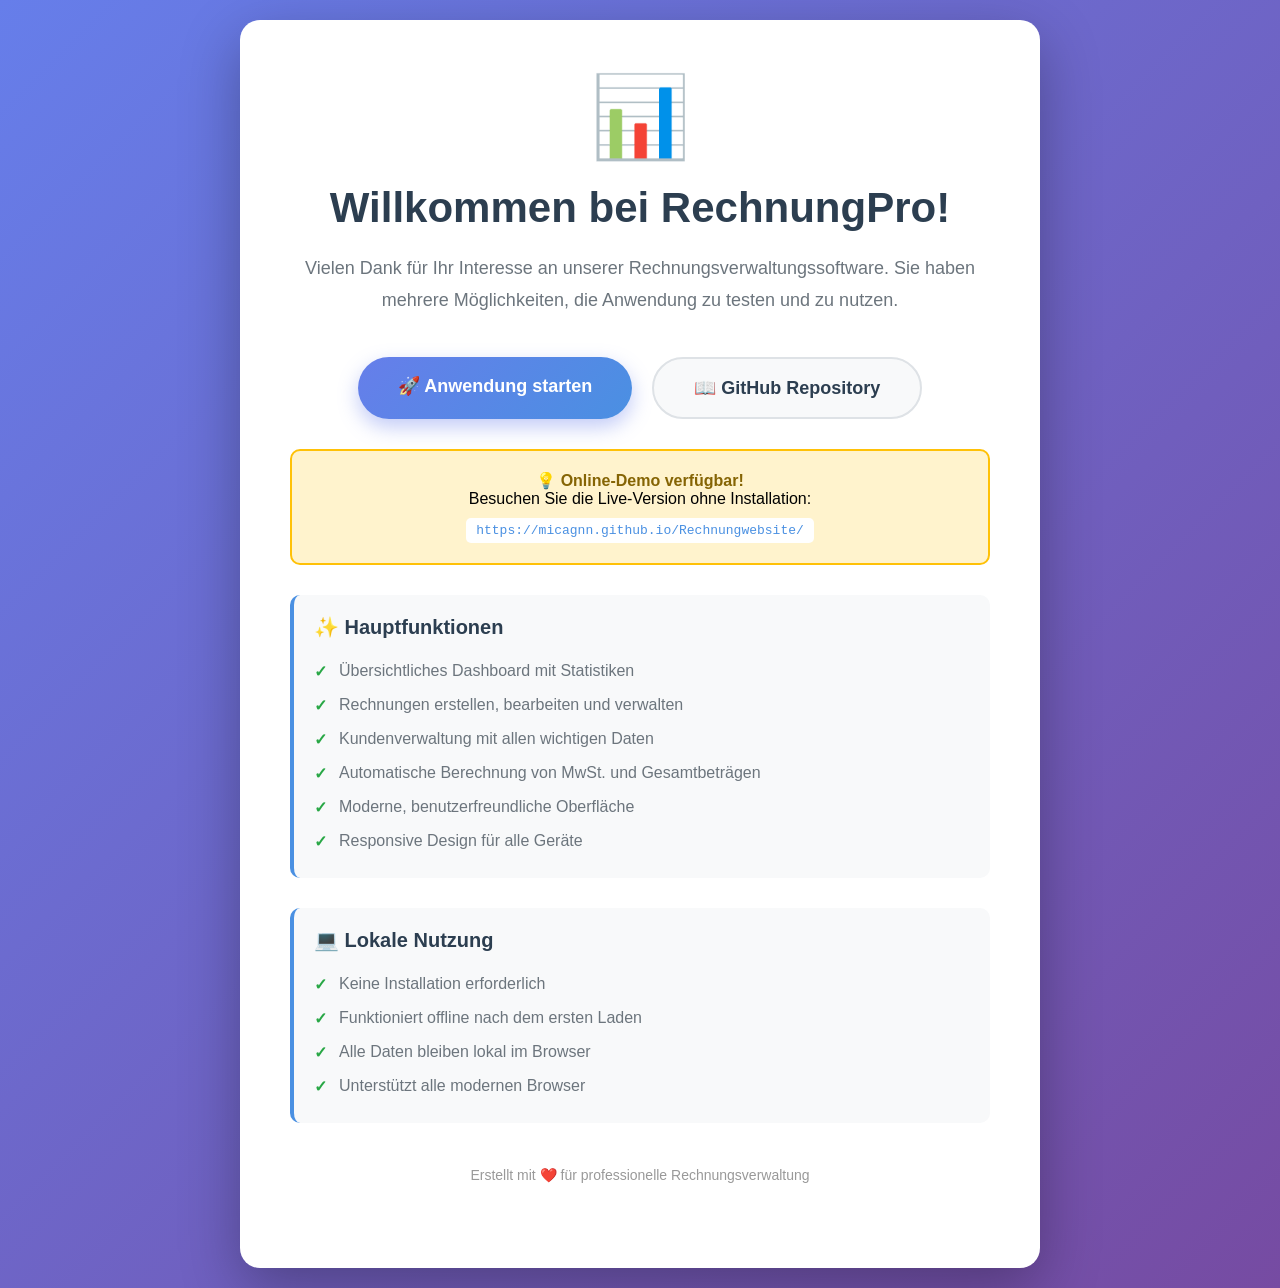
==== start.html @ 00577aa5 "Add welcome page with easy access to demo Co-authored-by: micagnn <256733079+micagnn@users.noreply.g" ====
<!DOCTYPE html>
<html lang="de">
<head>
    <meta charset="UTF-8">
    <meta name="viewport" content="width=device-width, initial-scale=1.0">
    <title>RechnungPro - Anleitung</title>
    <style>
        * {
            margin: 0;
            padding: 0;
            box-sizing: border-box;
        }
        
        body {
            font-family: 'Segoe UI', Tahoma, Geneva, Verdana, sans-serif;
            background: linear-gradient(135deg, #667eea 0%, #764ba2 100%);
            min-height: 100vh;
            display: flex;
            align-items: center;
            justify-content: center;
            padding: 20px;
        }
        
        .container {
            background: white;
            border-radius: 20px;
            box-shadow: 0 20px 60px rgba(0, 0, 0, 0.3);
            max-width: 800px;
            padding: 50px;
            text-align: center;
        }
        
        h1 {
            color: #2C3E50;
            font-size: 42px;
            margin-bottom: 20px;
        }
        
        .icon {
            font-size: 80px;
            margin-bottom: 20px;
        }
        
        p {
            color: #6C757D;
            font-size: 18px;
            line-height: 1.8;
            margin-bottom: 30px;
        }
        
        .button-group {
            display: flex;
            gap: 20px;
            justify-content: center;
            flex-wrap: wrap;
            margin-top: 40px;
        }
        
        .btn {
            padding: 18px 40px;
            border-radius: 50px;
            text-decoration: none;
            font-size: 18px;
            font-weight: 600;
            transition: all 0.3s ease;
            display: inline-block;
        }
        
        .btn-primary {
            background: linear-gradient(135deg, #667eea 0%, #4A90E2 100%);
            color: white;
            box-shadow: 0 8px 20px rgba(102, 126, 234, 0.4);
        }
        
        .btn-primary:hover {
            transform: translateY(-3px);
            box-shadow: 0 12px 30px rgba(102, 126, 234, 0.6);
        }
        
        .btn-secondary {
            background: #F8F9FA;
            color: #2C3E50;
            border: 2px solid #DEE2E6;
        }
        
        .btn-secondary:hover {
            background: #E9ECEF;
            transform: translateY(-2px);
        }
        
        .info-box {
            background: #F8F9FA;
            border-left: 4px solid #4A90E2;
            padding: 20px;
            border-radius: 10px;
            text-align: left;
            margin-top: 30px;
        }
        
        .info-box h3 {
            color: #2C3E50;
            margin-bottom: 15px;
            font-size: 20px;
        }
        
        .info-box ul {
            list-style: none;
            padding-left: 0;
        }
        
        .info-box li {
            color: #6C757D;
            padding: 8px 0;
            padding-left: 25px;
            position: relative;
        }
        
        .info-box li:before {
            content: "✓";
            position: absolute;
            left: 0;
            color: #28A745;
            font-weight: bold;
        }
        
        .demo-link {
            background: #FFF3CD;
            border: 2px solid #FFC107;
            padding: 20px;
            border-radius: 10px;
            margin-top: 30px;
        }
        
        .demo-link strong {
            color: #856404;
            font-size: 16px;
        }
        
        .demo-link code {
            background: white;
            padding: 5px 10px;
            border-radius: 5px;
            color: #4A90E2;
            font-family: monospace;
            display: inline-block;
            margin-top: 10px;
        }
    </style>
</head>
<body>
    <div class="container">
        <div class="icon">📊</div>
        <h1>Willkommen bei RechnungPro!</h1>
        <p>
            Vielen Dank für Ihr Interesse an unserer Rechnungsverwaltungssoftware. 
            Sie haben mehrere Möglichkeiten, die Anwendung zu testen und zu nutzen.
        </p>
        
        <div class="button-group">
            <a href="index.html" class="btn btn-primary">🚀 Anwendung starten</a>
            <a href="https://github.com/micagnn/Rechnungwebsite" target="_blank" class="btn btn-secondary">📖 GitHub Repository</a>
        </div>
        
        <div class="demo-link">
            <strong>💡 Online-Demo verfügbar!</strong><br>
            Besuchen Sie die Live-Version ohne Installation:<br>
            <code>https://micagnn.github.io/Rechnungwebsite/</code>
        </div>
        
        <div class="info-box">
            <h3>✨ Hauptfunktionen</h3>
            <ul>
                <li>Übersichtliches Dashboard mit Statistiken</li>
                <li>Rechnungen erstellen, bearbeiten und verwalten</li>
                <li>Kundenverwaltung mit allen wichtigen Daten</li>
                <li>Automatische Berechnung von MwSt. und Gesamtbeträgen</li>
                <li>Moderne, benutzerfreundliche Oberfläche</li>
                <li>Responsive Design für alle Geräte</li>
            </ul>
        </div>
        
        <div class="info-box">
            <h3>💻 Lokale Nutzung</h3>
            <ul>
                <li>Keine Installation erforderlich</li>
                <li>Funktioniert offline nach dem ersten Laden</li>
                <li>Alle Daten bleiben lokal im Browser</li>
                <li>Unterstützt alle modernen Browser</li>
            </ul>
        </div>
        
        <p style="margin-top: 40px; font-size: 14px; color: #999;">
            Erstellt mit ❤️ für professionelle Rechnungsverwaltung
        </p>
    </div>
</body>
</html>
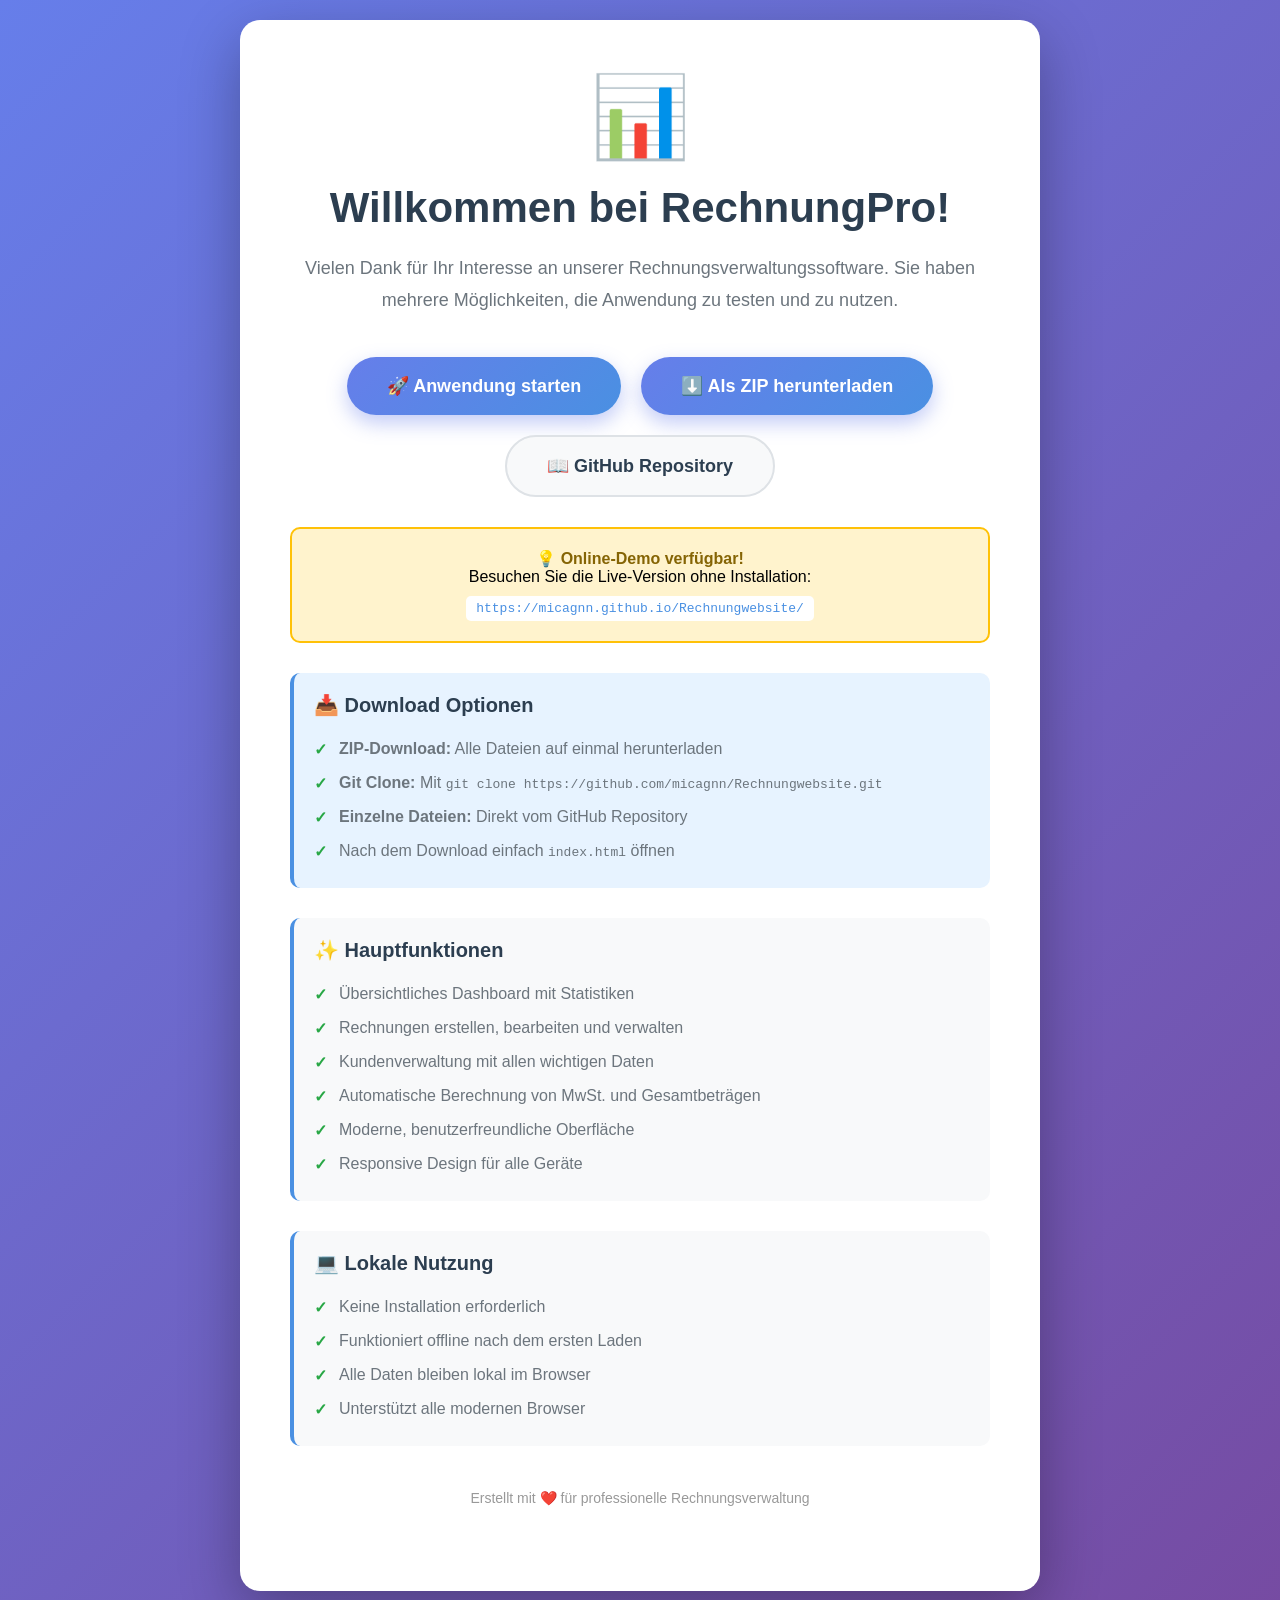
==== commit 314bdc62: "Add prominent download links and instructions Co-authored-by: micagnn <256733079+micagnn@users.norep" ====
--- a/start.html
+++ b/start.html
@@ -158,6 +158,7 @@
         
         <div class="button-group">
             <a href="index.html" class="btn btn-primary">🚀 Anwendung starten</a>
+            <a href="https://github.com/micagnn/Rechnungwebsite/archive/refs/heads/main.zip" class="btn btn-primary" download>⬇️ Als ZIP herunterladen</a>
             <a href="https://github.com/micagnn/Rechnungwebsite" target="_blank" class="btn btn-secondary">📖 GitHub Repository</a>
         </div>
         
@@ -165,6 +166,16 @@
             <strong>💡 Online-Demo verfügbar!</strong><br>
             Besuchen Sie die Live-Version ohne Installation:<br>
             <code>https://micagnn.github.io/Rechnungwebsite/</code>
+        </div>
+        
+        <div class="info-box" style="background: #E7F3FF; border-left-color: #4A90E2;">
+            <h3>📥 Download Optionen</h3>
+            <ul>
+                <li><strong>ZIP-Download:</strong> Alle Dateien auf einmal herunterladen</li>
+                <li><strong>Git Clone:</strong> Mit <code>git clone https://github.com/micagnn/Rechnungwebsite.git</code></li>
+                <li><strong>Einzelne Dateien:</strong> Direkt vom GitHub Repository</li>
+                <li>Nach dem Download einfach <code>index.html</code> öffnen</li>
+            </ul>
         </div>
         
         <div class="info-box">
